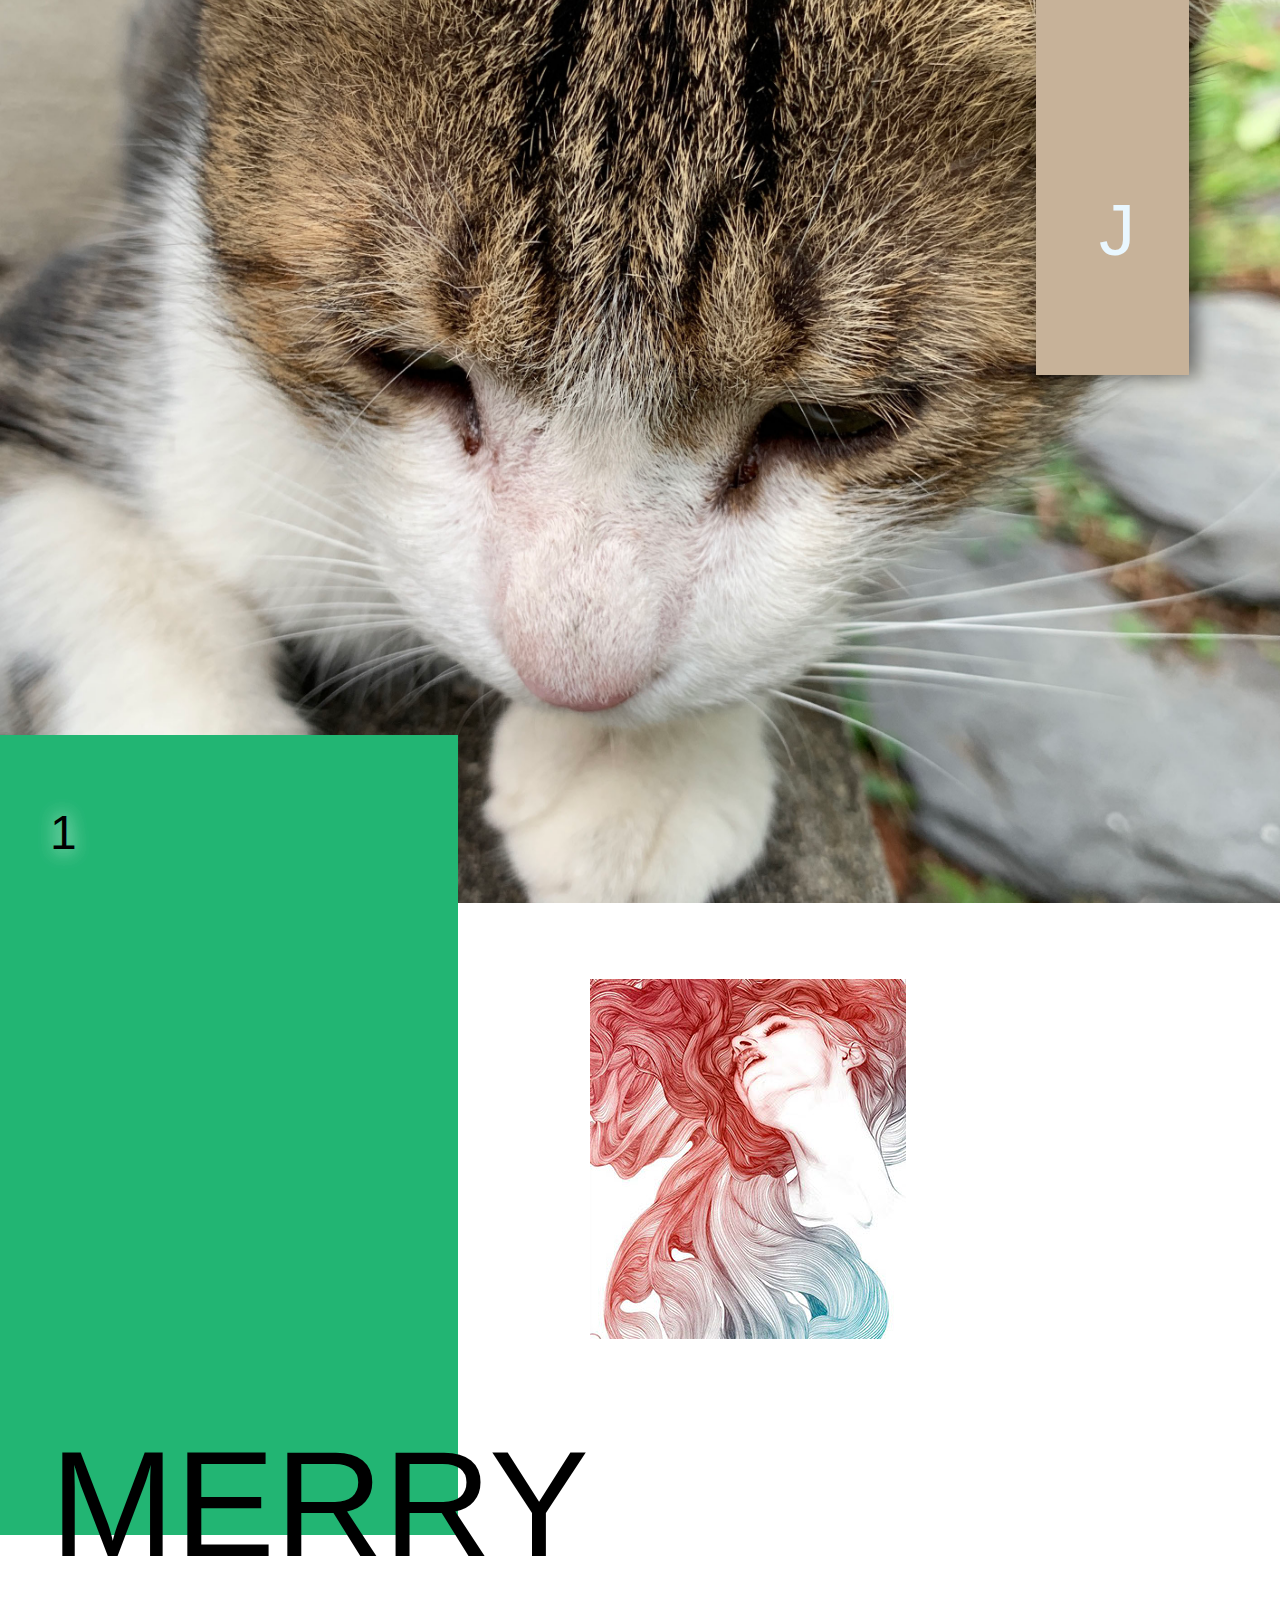
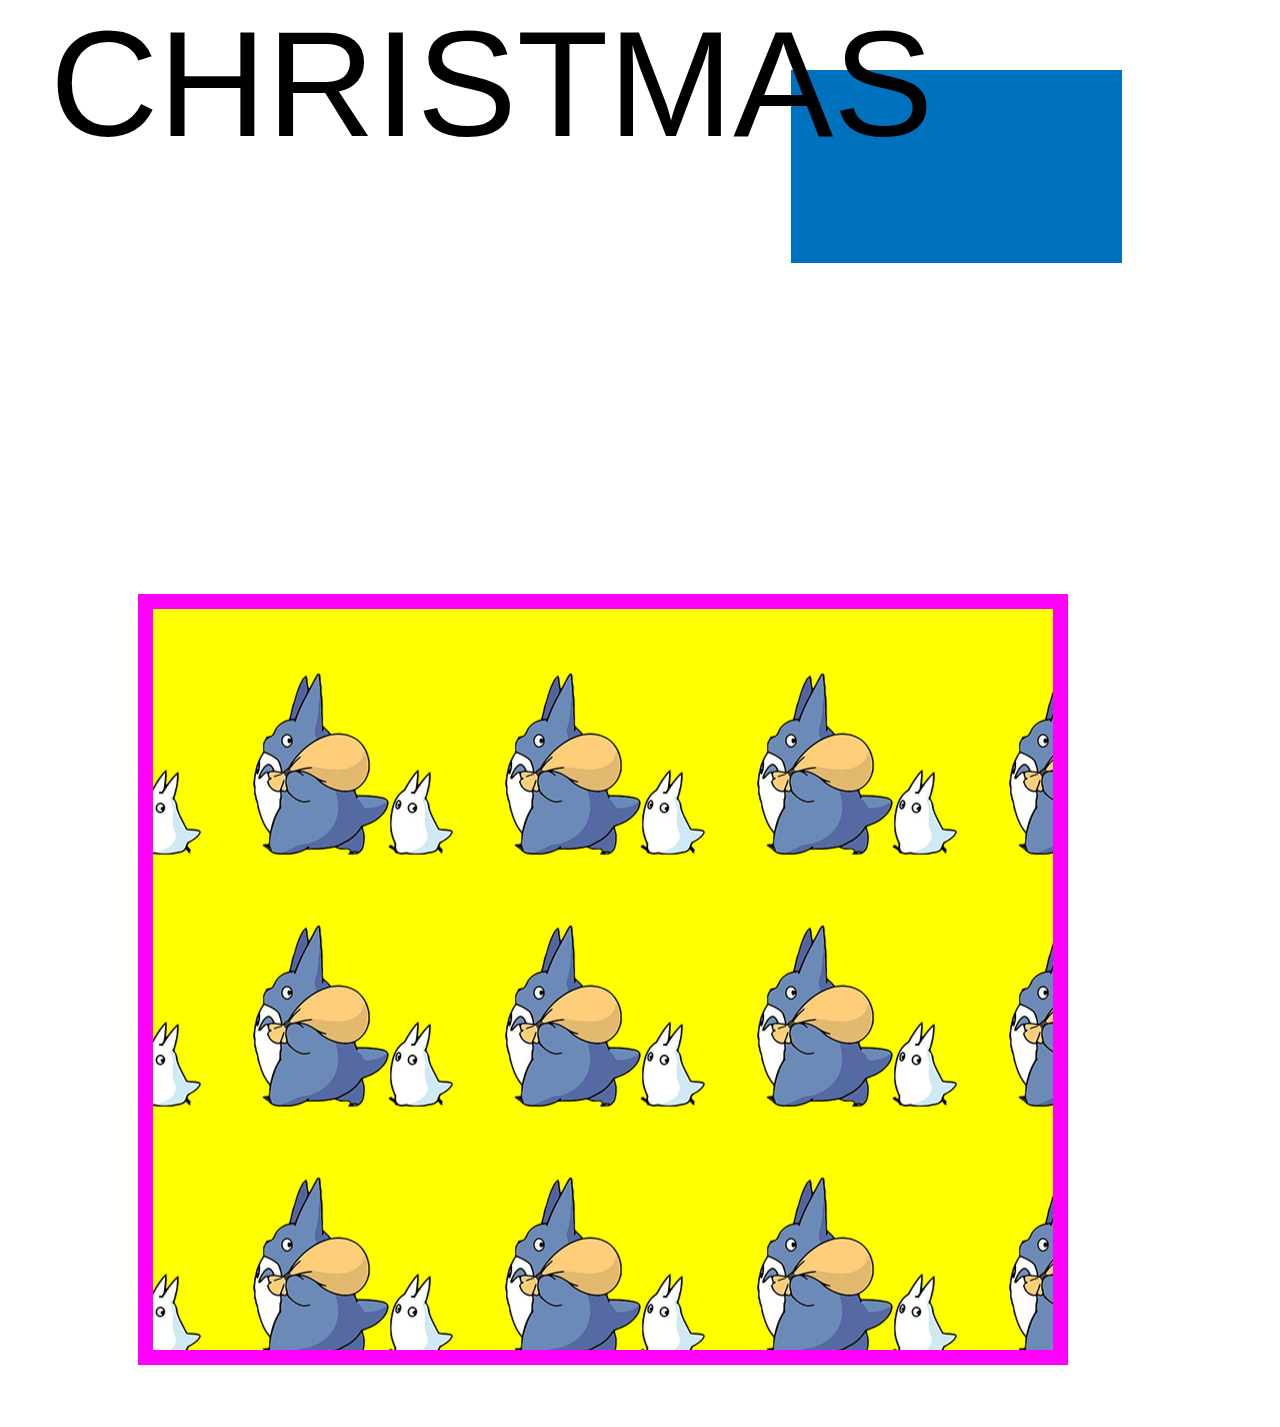
==== index.html @ d37580f5 "upload 1" ====
<!DOCTYPE html>
<html class="nojs html css_verticalspacer" lang="en-US">
 <head>

  <meta http-equiv="Content-type" content="text/html;charset=UTF-8"/>
  <meta name="generator" content="2018.0.0.379"/>
  
  <script type="text/javascript">
   // Update the 'nojs'/'js' class on the html node
document.documentElement.className = document.documentElement.className.replace(/\bnojs\b/g, 'js');

// Check that all required assets are uploaded and up-to-date
if(typeof Muse == "undefined") window.Muse = {}; window.Muse.assets = {"required":["museutils.js", "museconfig.js", "jquery.musepolyfill.bgsize.js", "jquery.watch.js", "webpro.js", "musewpslideshow.js", "jquery.museoverlay.js", "touchswipe.js", "jquery.scrolleffects.js", "require.js", "index.css"], "outOfDate":[]};
</script>
  
  <title>Home</title>
  <!-- CSS -->
  <link rel="stylesheet" type="text/css" href="css/site_global.css?crc=347579958"/>
  <link rel="stylesheet" type="text/css" href="css/index.css?crc=464784932" id="pagesheet"/>
    <!--HTML Widget code-->
  <style type="text/css">#u524.size_fluid_width_height iframe { position:absolute; left:0; top:0; }</style>
 </head>
 <body>

  <div class="clearfix" id="page"><!-- group -->
   <div class="clearfix grpelem" id="ppu141"><!-- column -->
    <div class="clearfix colelem" id="pu141"><!-- group -->
     <div class="browser_width grpelem" id="u141-bw">
      <div class="museBGSize" id="u141"><!-- simple frame --></div>
     </div>
     <a class="nonblock nontext clearfix grpelem" id="u162" href="1.html"><!-- group --><div class="clearfix grpelem" id="u338-4"><!-- content --><p>1</p></div></a>
     <a class="nonblock nontext grpelem" id="u177" href="http://www.google.com" target="_blank"><!-- simple frame --></a>
     <a class="nonblock nontext clearfix grpelem" id="u184-4" href="http://www.facebook.com" target="_blank"><!-- content --><p>MERRY CHRISTMAS</p></a>
     <div class="SlideShowWidget clearfix grpelem" id="slideshowu349"><!-- none box -->
      <div class="popup_anchor" id="u367popup">
       <div class="SlideShowContentPanel clearfix" id="u367"><!-- stack box -->
        <div class="SSSlide clip_frame grpelem" id="u372"><!-- image -->
         <img class="block ImageInclude" id="u372_img" data-src="images/13312785_10154280923004903_6256569627598559685_n-crop-u372.jpg?crc=467869064" data-hidpi-src="images/13312785_10154280923004903_6256569627598559685_n-crop-u372_2x.jpg?crc=4168274934" src="images/blank.gif?crc=4208392903" alt="" data-width="316" data-height="360"/>
        </div>
        <div class="SSSlide invi clip_frame grpelem" id="u472"><!-- image -->
         <img class="block ImageInclude" id="u472_img" data-src="images/pika.jpg?crc=3802199003" data-hidpi-src="images/pika_2x.jpg?crc=185653831" src="images/blank.gif?crc=4208392903" alt="" data-width="120" data-height="120"/>
        </div>
        <div class="SSSlide invi clip_frame grpelem" id="u492"><!-- image -->
         <img class="block ImageInclude" id="u492_img" data-src="images/demon%20slayer.jpg?crc=4140167350" data-hidpi-src="images/demon%20slayer_2x.jpg?crc=3886911891" src="images/blank.gif?crc=4208392903" alt="" data-width="320" data-height="320"/>
        </div>
       </div>
      </div>
     </div>
     <div class="size_fixed grpelem" id="u524"><!-- custom html -->
      
<iframe class="actAsDiv" style="width:100%;height:100%;" src="//www.youtube.com/embed/DPW6fkcM-14?autoplay=0&loop=0&showinfo=0&theme=dark&color=white&controls=1&modestbranding=0&start=0&fs=1&iv_load_policy=1&wmode=transparent&rel=1" frameborder="0" allowfullscreen></iframe>

     </div>
    </div>
    <div class="colelem" id="u130"><!-- simple frame --></div>
   </div>
   <div class="clearfix grpelem" id="pu260"><!-- group -->
    <div class="shadow" id="u260"><!-- simple frame --></div>
    <a class="nonblock nontext clearfix" id="u285-4" href="2.html"><!-- content --><p>J</p></a>
   </div>
   <div class="verticalspacer" data-offset-top="2965" data-content-above-spacer="2965" data-content-below-spacer="61"></div>
  </div>
  <!-- Other scripts -->
  <script type="text/javascript">
   // Decide weather to suppress missing file error or not based on preference setting
var suppressMissingFileError = false
</script>
  <script type="text/javascript">
   window.Muse.assets.check=function(d){if(!window.Muse.assets.checked){window.Muse.assets.checked=!0;var b={},c=function(a,b){if(window.getComputedStyle){var c=window.getComputedStyle(a,null);return c&&c.getPropertyValue(b)||c&&c[b]||""}if(document.documentElement.currentStyle)return(c=a.currentStyle)&&c[b]||a.style&&a.style[b]||"";return""},a=function(a){if(a.match(/^rgb/))return a=a.replace(/\s+/g,"").match(/([\d\,]+)/gi)[0].split(","),(parseInt(a[0])<<16)+(parseInt(a[1])<<8)+parseInt(a[2]);if(a.match(/^\#/))return parseInt(a.substr(1),
16);return 0},g=function(g){for(var f=document.getElementsByTagName("link"),h=0;h<f.length;h++)if("text/css"==f[h].type){var i=(f[h].href||"").match(/\/?css\/([\w\-]+\.css)\?crc=(\d+)/);if(!i||!i[1]||!i[2])break;b[i[1]]=i[2]}f=document.createElement("div");f.className="version";f.style.cssText="display:none; width:1px; height:1px;";document.getElementsByTagName("body")[0].appendChild(f);for(h=0;h<Muse.assets.required.length;){var i=Muse.assets.required[h],l=i.match(/([\w\-\.]+)\.(\w+)$/),k=l&&l[1]?
l[1]:null,l=l&&l[2]?l[2]:null;switch(l.toLowerCase()){case "css":k=k.replace(/\W/gi,"_").replace(/^([^a-z])/gi,"_$1");f.className+=" "+k;k=a(c(f,"color"));l=a(c(f,"backgroundColor"));k!=0||l!=0?(Muse.assets.required.splice(h,1),"undefined"!=typeof b[i]&&(k!=b[i]>>>24||l!=(b[i]&16777215))&&Muse.assets.outOfDate.push(i)):h++;f.className="version";break;case "js":h++;break;default:throw Error("Unsupported file type: "+l);}}d?d().jquery!="1.8.3"&&Muse.assets.outOfDate.push("jquery-1.8.3.min.js"):Muse.assets.required.push("jquery-1.8.3.min.js");
f.parentNode.removeChild(f);if(Muse.assets.outOfDate.length||Muse.assets.required.length)f="Some files on the server may be missing or incorrect. Clear browser cache and try again. If the problem persists please contact website author.",g&&Muse.assets.outOfDate.length&&(f+="\nOut of date: "+Muse.assets.outOfDate.join(",")),g&&Muse.assets.required.length&&(f+="\nMissing: "+Muse.assets.required.join(",")),suppressMissingFileError?(f+="\nUse SuppressMissingFileError key in AppPrefs.xml to show missing file error pop up.",console.log(f)):alert(f)};location&&location.search&&location.search.match&&location.search.match(/muse_debug/gi)?
setTimeout(function(){g(!0)},5E3):g()}};
var muse_init=function(){require.config({baseUrl:""});require(["jquery","museutils","whatinput","jquery.musepolyfill.bgsize","jquery.watch","webpro","musewpslideshow","jquery.museoverlay","touchswipe","jquery.scrolleffects"],function(d){var $ = d;$(document).ready(function(){try{
window.Muse.assets.check($);/* body */
Muse.Utils.transformMarkupToFixBrowserProblemsPreInit();/* body */
Muse.Utils.detectScreenResolution();/* HiDPI screens */
Muse.Utils.prepHyperlinks(true);/* body */
Muse.Utils.resizeHeight('.browser_width');/* resize height */
Muse.Utils.requestAnimationFrame(function() { $('body').addClass('initialized'); });/* mark body as initialized */
Muse.Utils.makeButtonsVisibleAfterSettingMinWidth();/* body */
Muse.Utils.initWidget('#slideshowu349', ['#bp_infinity'], function(elem) { var widget = new WebPro.Widget.ContentSlideShow(elem, {autoPlay:true,displayInterval:3500,slideLinkStopsSlideShow:false,transitionStyle:'horizontal',lightboxEnabled_runtime:false,shuffle:false,transitionDuration:1500,enableSwipe:true,elastic:'off',resumeAutoplay:true,resumeAutoplayInterval:3000,playOnce:false,autoActivate_runtime:false,isResponsive:false}); $(elem).data('widget', widget); return widget; });/* #slideshowu349 */
Muse.Utils.fullPage('#page');/* 100% height page */
$('#u141').registerBackgroundPositionScrollEffect([{"speed":[0,0.5],"in":[-Infinity,-20]},{"speed":[0,0.25],"in":[-20,Infinity]}]);/* scroll effect */
$('#u130').registerBackgroundPositionScrollEffect([{"speed":[0,0.3],"in":[-Infinity,2109.15]},{"speed":[0,1],"in":[2109.15,Infinity]}]);/* scroll effect */
Muse.Utils.showWidgetsWhenReady();/* body */
Muse.Utils.transformMarkupToFixBrowserProblems();/* body */
}catch(b){if(b&&"function"==typeof b.notify?b.notify():Muse.Assert.fail("Error calling selector function: "+b),false)throw b;}})})};

</script>
  <!-- RequireJS script -->
  <script src="scripts/require.js?crc=4157109226" type="text/javascript" async data-main="scripts/museconfig.js?crc=380897831" onload="if (requirejs) requirejs.onError = function(requireType, requireModule) { if (requireType && requireType.toString && requireType.toString().indexOf && 0 <= requireType.toString().indexOf('#scripterror')) window.Muse.assets.check(); }" onerror="window.Muse.assets.check();"></script>
   </body>
</html>
---- css/site_global.css ----
html{min-height:100%;min-width:100%;-ms-text-size-adjust:none;}body,div,dl,dt,dd,ul,ol,li,nav,h1,h2,h3,h4,h5,h6,pre,code,form,fieldset,legend,input,button,textarea,p,blockquote,th,td,a{margin:0px;padding:0px;border-width:0px;border-style:solid;border-color:transparent;-webkit-transform-origin:left top;-ms-transform-origin:left top;-o-transform-origin:left top;transform-origin:left top;background-repeat:no-repeat;}button.submit-btn{-moz-box-sizing:content-box;-webkit-box-sizing:content-box;box-sizing:content-box;}.transition{-webkit-transition-property:background-image,background-position,background-color,border-color,border-radius,color,font-size,font-style,font-weight,letter-spacing,line-height,text-align,box-shadow,text-shadow,opacity;transition-property:background-image,background-position,background-color,border-color,border-radius,color,font-size,font-style,font-weight,letter-spacing,line-height,text-align,box-shadow,text-shadow,opacity;}.transition *{-webkit-transition:inherit;transition:inherit;}table{border-collapse:collapse;border-spacing:0px;}fieldset,img{border:0px;border-style:solid;-webkit-transform-origin:left top;-ms-transform-origin:left top;-o-transform-origin:left top;transform-origin:left top;}address,caption,cite,code,dfn,em,strong,th,var,optgroup{font-style:inherit;font-weight:inherit;}del,ins{text-decoration:none;}li{list-style:none;}caption,th{text-align:left;}h1,h2,h3,h4,h5,h6{font-size:100%;font-weight:inherit;}input,button,textarea,select,optgroup,option{font-family:inherit;font-size:inherit;font-style:inherit;font-weight:inherit;}.form-grp input,.form-grp textarea{-webkit-appearance:none;-webkit-border-radius:0;}body{font-family:Arial, Helvetica Neue, Helvetica, sans-serif;text-align:left;font-size:14px;line-height:17px;word-wrap:break-word;text-rendering:optimizeLegibility;-moz-font-feature-settings:'liga';-ms-font-feature-settings:'liga';-webkit-font-feature-settings:'liga';font-feature-settings:'liga';}a{color:inherit;text-decoration:inherit;}a:link{color:#0000FF;text-decoration:inherit;}a:visited{color:#800080;text-decoration:inherit;}a:hover{color:#0000FF;text-decoration:inherit;}a:active{color:#EE0000;text-decoration:inherit;}a.nontext{color:black;text-decoration:none;font-style:normal;font-weight:normal;}.normal_text{color:#000000;direction:ltr;font-family:Arial, Helvetica Neue, Helvetica, sans-serif;font-size:14px;font-style:normal;font-weight:normal;letter-spacing:0px;line-height:17px;text-align:left;text-decoration:none;text-indent:0px;text-transform:none;vertical-align:0px;padding:0px;}.list0 li:before{position:absolute;right:100%;letter-spacing:0px;text-decoration:none;font-weight:normal;font-style:normal;}.rtl-list li:before{right:auto;left:100%;}.nls-None > li:before,.nls-None .list3 > li:before,.nls-None .list6 > li:before{margin-right:6px;content:'•';}.nls-None .list1 > li:before,.nls-None .list4 > li:before,.nls-None .list7 > li:before{margin-right:6px;content:'○';}.nls-None,.nls-None .list1,.nls-None .list2,.nls-None .list3,.nls-None .list4,.nls-None .list5,.nls-None .list6,.nls-None .list7,.nls-None .list8{padding-left:34px;}.nls-None.rtl-list,.nls-None .list1.rtl-list,.nls-None .list2.rtl-list,.nls-None .list3.rtl-list,.nls-None .list4.rtl-list,.nls-None .list5.rtl-list,.nls-None .list6.rtl-list,.nls-None .list7.rtl-list,.nls-None .list8.rtl-list{padding-left:0px;padding-right:34px;}.nls-None .list2 > li:before,.nls-None .list5 > li:before,.nls-None .list8 > li:before{margin-right:6px;content:'-';}.nls-None.rtl-list > li:before,.nls-None .list1.rtl-list > li:before,.nls-None .list2.rtl-list > li:before,.nls-None .list3.rtl-list > li:before,.nls-None .list4.rtl-list > li:before,.nls-None .list5.rtl-list > li:before,.nls-None .list6.rtl-list > li:before,.nls-None .list7.rtl-list > li:before,.nls-None .list8.rtl-list > li:before{margin-right:0px;margin-left:6px;}.TabbedPanelsTab{white-space:nowrap;}.MenuBar .MenuBarView,.MenuBar .SubMenuView{display:block;list-style:none;}.MenuBar .SubMenu{display:none;position:absolute;}.NoWrap{white-space:nowrap;word-wrap:normal;}.rootelem{margin-left:auto;margin-right:auto;}.colelem{display:inline;float:left;clear:both;}.clearfix:after{content:"\0020";visibility:hidden;display:block;height:0px;clear:both;}*:first-child+html .clearfix{zoom:1;}.clip_frame{overflow:hidden;}.popup_anchor{position:relative;width:0px;height:0px;}.allow_click_through *{pointer-events:auto;}.popup_element{z-index:100000;}.svg{display:block;vertical-align:top;}span.wrap{content:'';clear:left;display:block;}span.actAsInlineDiv{display:inline-block;}.position_content,.excludeFromNormalFlow{float:left;}.preload_images{position:absolute;overflow:hidden;left:-9999px;top:-9999px;height:1px;width:1px;}.preload{height:1px;width:1px;}.animateStates{-webkit-transition:0.3s ease-in-out;-moz-transition:0.3s ease-in-out;-o-transition:0.3s ease-in-out;transition:0.3s ease-in-out;}[data-whatinput="mouse"] *:focus,[data-whatinput="touch"] *:focus,input:focus,textarea:focus{outline:none;}textarea{resize:none;overflow:auto;}.allow_click_through,.fld-prompt{pointer-events:none;}.wrapped-input{position:absolute;top:0px;left:0px;background:transparent;border:none;}.submit-btn{z-index:50000;cursor:pointer;}.anchor_item{width:22px;height:18px;}.MenuBar .SubMenuVisible,.MenuBarVertical .SubMenuVisible,.MenuBar .SubMenu .SubMenuVisible,.popup_element.Active,span.actAsPara,.actAsDiv,a.nonblock.nontext,img.block{display:block;}.widget_invisible,.js .invi,.js .mse_pre_init{visibility:hidden;}.ose_ei{visibility:hidden;z-index:0;}.no_vert_scroll{overflow-y:hidden;}.always_vert_scroll{overflow-y:scroll;}.always_horz_scroll{overflow-x:scroll;}.fullscreen{overflow:hidden;left:0px;top:0px;position:fixed;height:100%;width:100%;-moz-box-sizing:border-box;-webkit-box-sizing:border-box;-ms-box-sizing:border-box;box-sizing:border-box;}.fullwidth{position:absolute;}.borderbox{-moz-box-sizing:border-box;-webkit-box-sizing:border-box;-ms-box-sizing:border-box;box-sizing:border-box;}.scroll_wrapper{position:absolute;overflow:auto;left:0px;right:0px;top:0px;bottom:0px;padding-top:0px;padding-bottom:0px;margin-top:0px;margin-bottom:0px;}.browser_width > *{position:absolute;left:0px;right:0px;}.grpelem,.accordion_wrapper{display:inline;float:left;}.fld-checkbox input[type=checkbox],.fld-radiobutton input[type=radio]{position:absolute;overflow:hidden;clip:rect(0px, 0px, 0px, 0px);height:1px;width:1px;margin:-1px;padding:0px;border:0px;}.fld-checkbox input[type=checkbox] + label,.fld-radiobutton input[type=radio] + label{display:inline-block;background-repeat:no-repeat;cursor:pointer;float:left;width:100%;height:100%;}.pointer_cursor,.fld-recaptcha-mode,.fld-recaptcha-refresh,.fld-recaptcha-help{cursor:pointer;}p,h1,h2,h3,h4,h5,h6,ol,ul,span.actAsPara{max-height:1000000px;}.superscript{vertical-align:super;font-size:66%;line-height:0px;}.subscript{vertical-align:sub;font-size:66%;line-height:0px;}.horizontalSlideShow{-ms-touch-action:pan-y;touch-action:pan-y;}.verticalSlideShow{-ms-touch-action:pan-x;touch-action:pan-x;}.colelem100,.verticalspacer{clear:both;}.list0 li,.MenuBar .MenuItemContainer,.SlideShowContentPanel .fullscreen img,.css_verticalspacer .verticalspacer{position:relative;}.popup_element.Inactive,.js .disn,.js .an_invi,.hidden,.breakpoint{display:none;}#muse_css_mq{position:absolute;display:none;background-color:#FFFFFE;}.fluid_height_spacer{width:0.01px;}.muse_check_css{display:none;position:fixed;}@media screen and (-webkit-min-device-pixel-ratio:0){body{text-rendering:auto;}}
---- css/index.css ----
.version.index{color:#00001B;background-color:#B40E24;}#page{z-index:1;width:1280px;min-height:438px;background-image:none;border-width:0px;border-color:#000000;background-color:transparent;padding-bottom:62px;margin-left:auto;margin-right:auto;}#ppu141{z-index:0;width:0.01px;padding-bottom:0px;margin-right:-10000px;margin-left:-100px;}#pu141{z-index:3;width:0.01px;}#u141{z-index:3;height:903px;opacity:1;-ms-filter:"progid:DXImageTransform.Microsoft.Alpha(Opacity=100)";filter:alpha(opacity=100);background:transparent url("../images/img_6637.jpg?crc=4196254973") no-repeat center bottom;background-size:cover;}.js body{visibility:hidden;}.js body.initialized{visibility:visible;}#u141-bw{z-index:3;height:903px;}#u162{z-index:4;width:458px;background-color:#22B573;padding-bottom:632px;position:relative;margin-right:-10000px;margin-top:735px;left:100px;}#u338-4{z-index:10;width:48px;min-height:99px;text-shadow:0px 0px 20px rgba(255,255,255,0.58),0px 0px 20px rgba(255,255,255,0.58);box-shadow:none;background-color:transparent;line-height:58px;font-size:48px;position:relative;margin-right:-10000px;margin-top:69px;left:50px;}#u177{z-index:5;width:331px;height:193px;background-color:#0071BC;position:relative;margin-right:-10000px;margin-top:1670px;left:891px;}#u184-4{z-index:6;width:906px;min-height:318px;background-color:transparent;line-height:180px;font-size:150px;position:relative;margin-right:-10000px;margin-top:1414px;left:150px;}#slideshowu349{z-index:14;width:0.01px;height:360px;position:relative;margin-right:-10000px;margin-top:979px;left:608px;}#u367{position:absolute;width:480px;height:360px;background-color:transparent;}#u367popup{z-index:15;}#u372{z-index:16;width:480px;height:360px;border-width:0px;border-color:transparent;background-color:transparent;margin-right:-10000px;position:relative;}#u372_img{padding-left:82px;padding-right:82px;}#u472{z-index:18;width:480px;height:360px;border-width:0px;border-color:transparent;background-color:transparent;margin-right:-10000px;position:relative;}#u472_img{padding:120px 180px;}#u492{z-index:20;width:480px;height:360px;border-width:0px;border-color:transparent;background-color:transparent;margin-right:-10000px;position:relative;}#u492_img{padding:20px 80px;}.SSFirstButton,.SSPreviousButton,.SSNextButton,.SSLastButton,.SSSlideLink,.SSCloseButton{cursor:pointer;}.SSSlideLoading{background:url("../images/loading.gif?crc=3815509949") no-repeat center center;}#u524{z-index:27;width:513px;height:320px;border-width:0px;border-color:transparent;background-color:transparent;position:relative;margin-right:-10000px;margin-top:1801px;left:253px;}#u130{z-index:2;width:900px;height:741px;border-style:solid;border-width:15px;border-color:#FF00FF;opacity:1;-ms-filter:"progid:DXImageTransform.Microsoft.Alpha(Opacity=100)";filter:alpha(opacity=100);margin-left:238px;margin-top:73px;position:relative;background:#FFFF00 url("../images/white-blue_totoro.png?crc=4193661685") repeat center center;}.hidpi #u130{background-image:url("../images/white-blue_totoro_2x.png?crc=134267917");background-size:252px 252px;}#pu260{z-index:22;width:0.01px;height:0px;padding-bottom:375px;margin-right:-10000px;}#u260{z-index:22;width:153px;height:375px;box-shadow:8px 0px 18px rgba(0,0,0,0.5);background-color:#C7B299;position:fixed;top:0px;left:50%;margin-left:396px;}#u285-4{z-index:23;width:161px;min-height:121px;background-color:transparent;line-height:86px;color:#E9F7FF;font-size:72px;position:fixed;top:187px;left:50%;margin-left:459px;}.css_verticalspacer .verticalspacer{height:calc(100vh - 3026px);}#muse_css_mq,.html{background-color:#FFFFFF;}body{position:relative;min-width:1280px;}
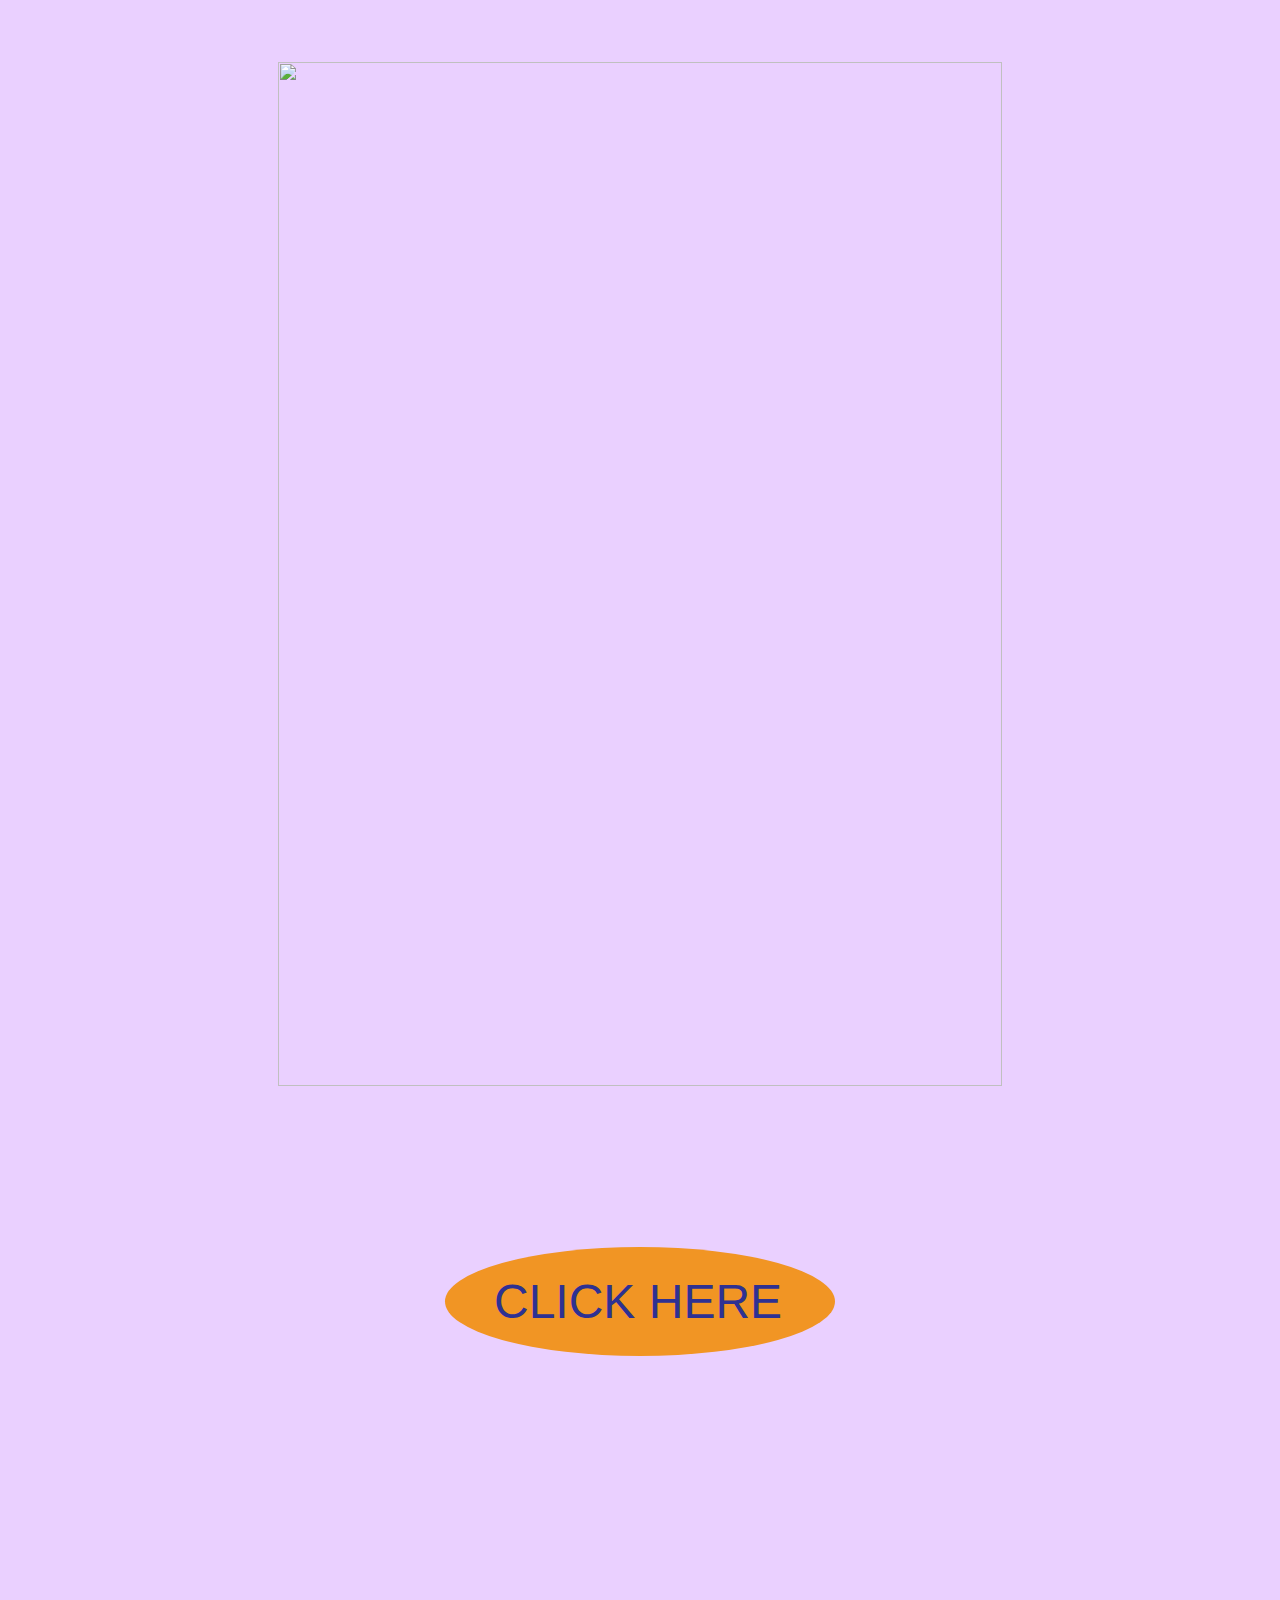
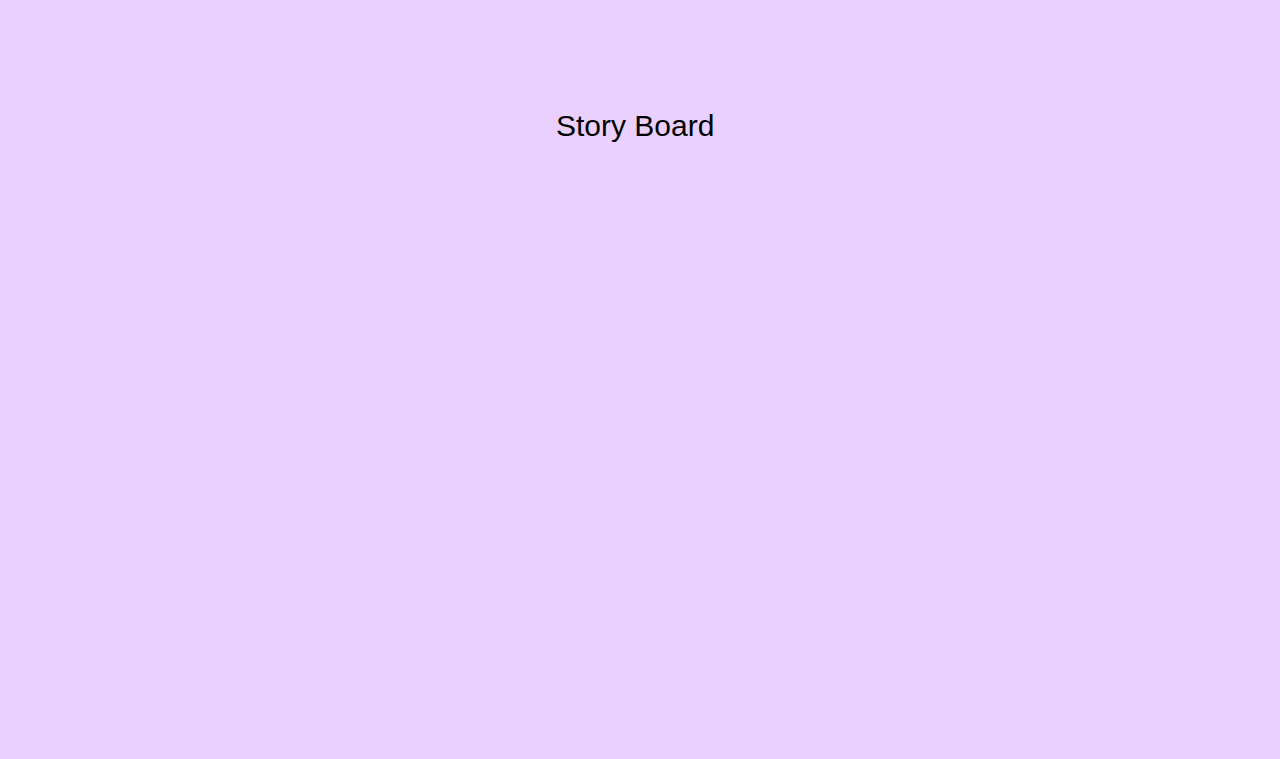
==== commit 9dfb8daa: "yyy" ====
--- a/index.html
+++ b/index.html
@@ -10,55 +10,30 @@
 document.documentElement.className = document.documentElement.className.replace(/\bnojs\b/g, 'js');
 
 // Check that all required assets are uploaded and up-to-date
-if(typeof Muse == "undefined") window.Muse = {}; window.Muse.assets = {"required":["museutils.js", "museconfig.js", "jquery.musepolyfill.bgsize.js", "jquery.watch.js", "webpro.js", "musewpslideshow.js", "jquery.museoverlay.js", "touchswipe.js", "jquery.scrolleffects.js", "require.js", "index.css"], "outOfDate":[]};
+if(typeof Muse == "undefined") window.Muse = {}; window.Muse.assets = {"required":["museutils.js", "museconfig.js", "jquery.musepolyfill.bgsize.js", "jquery.watch.js", "jquery.scrolleffects.js", "require.js", "index.css"], "outOfDate":[]};
 </script>
   
   <title>Home</title>
   <!-- CSS -->
   <link rel="stylesheet" type="text/css" href="css/site_global.css?crc=347579958"/>
-  <link rel="stylesheet" type="text/css" href="css/index.css?crc=464784932" id="pagesheet"/>
-    <!--HTML Widget code-->
-  <style type="text/css">#u524.size_fluid_width_height iframe { position:absolute; left:0; top:0; }</style>
- </head>
+  <link rel="stylesheet" type="text/css" href="css/index.css?crc=4194638734" id="pagesheet"/>
+   </head>
  <body>
 
-  <div class="clearfix" id="page"><!-- group -->
-   <div class="clearfix grpelem" id="ppu141"><!-- column -->
-    <div class="clearfix colelem" id="pu141"><!-- group -->
-     <div class="browser_width grpelem" id="u141-bw">
-      <div class="museBGSize" id="u141"><!-- simple frame --></div>
-     </div>
-     <a class="nonblock nontext clearfix grpelem" id="u162" href="1.html"><!-- group --><div class="clearfix grpelem" id="u338-4"><!-- content --><p>1</p></div></a>
-     <a class="nonblock nontext grpelem" id="u177" href="http://www.google.com" target="_blank"><!-- simple frame --></a>
-     <a class="nonblock nontext clearfix grpelem" id="u184-4" href="http://www.facebook.com" target="_blank"><!-- content --><p>MERRY CHRISTMAS</p></a>
-     <div class="SlideShowWidget clearfix grpelem" id="slideshowu349"><!-- none box -->
-      <div class="popup_anchor" id="u367popup">
-       <div class="SlideShowContentPanel clearfix" id="u367"><!-- stack box -->
-        <div class="SSSlide clip_frame grpelem" id="u372"><!-- image -->
-         <img class="block ImageInclude" id="u372_img" data-src="images/13312785_10154280923004903_6256569627598559685_n-crop-u372.jpg?crc=467869064" data-hidpi-src="images/13312785_10154280923004903_6256569627598559685_n-crop-u372_2x.jpg?crc=4168274934" src="images/blank.gif?crc=4208392903" alt="" data-width="316" data-height="360"/>
-        </div>
-        <div class="SSSlide invi clip_frame grpelem" id="u472"><!-- image -->
-         <img class="block ImageInclude" id="u472_img" data-src="images/pika.jpg?crc=3802199003" data-hidpi-src="images/pika_2x.jpg?crc=185653831" src="images/blank.gif?crc=4208392903" alt="" data-width="120" data-height="120"/>
-        </div>
-        <div class="SSSlide invi clip_frame grpelem" id="u492"><!-- image -->
-         <img class="block ImageInclude" id="u492_img" data-src="images/demon%20slayer.jpg?crc=4140167350" data-hidpi-src="images/demon%20slayer_2x.jpg?crc=3886911891" src="images/blank.gif?crc=4208392903" alt="" data-width="320" data-height="320"/>
-        </div>
-       </div>
-      </div>
-     </div>
-     <div class="size_fixed grpelem" id="u524"><!-- custom html -->
-      
-<iframe class="actAsDiv" style="width:100%;height:100%;" src="//www.youtube.com/embed/DPW6fkcM-14?autoplay=0&loop=0&showinfo=0&theme=dark&color=white&controls=1&modestbranding=0&start=0&fs=1&iv_load_policy=1&wmode=transparent&rel=1" frameborder="0" allowfullscreen></iframe>
-
-     </div>
+  <div class="clearfix" id="page"><!-- column -->
+   <div class="clip_frame colelem" id="u551"><!-- image -->
+    <img class="block" id="u551_img" src="images/aniposter2-01.png?crc=4137945713" data-hidpi-src="images/aniposter2-01_2x.png?crc=4107431174" alt="" width="724" height="1024"/>
+   </div>
+   <div class="pointer_cursor rounded-corners clearfix colelem" id="u564"><!-- group -->
+    <a class="block" href="1.html"><!-- Block link tag --></a>
+    <a class="nonblock nontext clearfix grpelem" id="u561-4" href="1.html"><!-- content --><p>CLICK HERE</p></a>
+   </div>
+   <div class="museBGSize clearfix colelem" id="u567"><!-- group -->
+    <div class="clearfix grpelem" id="u578-4"><!-- content -->
+     <p>Story Board</p>
     </div>
-    <div class="colelem" id="u130"><!-- simple frame --></div>
    </div>
-   <div class="clearfix grpelem" id="pu260"><!-- group -->
-    <div class="shadow" id="u260"><!-- simple frame --></div>
-    <a class="nonblock nontext clearfix" id="u285-4" href="2.html"><!-- content --><p>J</p></a>
-   </div>
-   <div class="verticalspacer" data-offset-top="2965" data-content-above-spacer="2965" data-content-below-spacer="61"></div>
+   <div class="verticalspacer" data-offset-top="2297" data-content-above-spacer="2296" data-content-below-spacer="61"></div>
   </div>
   <!-- Other scripts -->
   <script type="text/javascript">
@@ -71,18 +46,14 @@
 l[1]:null,l=l&&l[2]?l[2]:null;switch(l.toLowerCase()){case "css":k=k.replace(/\W/gi,"_").replace(/^([^a-z])/gi,"_$1");f.className+=" "+k;k=a(c(f,"color"));l=a(c(f,"backgroundColor"));k!=0||l!=0?(Muse.assets.required.splice(h,1),"undefined"!=typeof b[i]&&(k!=b[i]>>>24||l!=(b[i]&16777215))&&Muse.assets.outOfDate.push(i)):h++;f.className="version";break;case "js":h++;break;default:throw Error("Unsupported file type: "+l);}}d?d().jquery!="1.8.3"&&Muse.assets.outOfDate.push("jquery-1.8.3.min.js"):Muse.assets.required.push("jquery-1.8.3.min.js");
 f.parentNode.removeChild(f);if(Muse.assets.outOfDate.length||Muse.assets.required.length)f="Some files on the server may be missing or incorrect. Clear browser cache and try again. If the problem persists please contact website author.",g&&Muse.assets.outOfDate.length&&(f+="\nOut of date: "+Muse.assets.outOfDate.join(",")),g&&Muse.assets.required.length&&(f+="\nMissing: "+Muse.assets.required.join(",")),suppressMissingFileError?(f+="\nUse SuppressMissingFileError key in AppPrefs.xml to show missing file error pop up.",console.log(f)):alert(f)};location&&location.search&&location.search.match&&location.search.match(/muse_debug/gi)?
 setTimeout(function(){g(!0)},5E3):g()}};
-var muse_init=function(){require.config({baseUrl:""});require(["jquery","museutils","whatinput","jquery.musepolyfill.bgsize","jquery.watch","webpro","musewpslideshow","jquery.museoverlay","touchswipe","jquery.scrolleffects"],function(d){var $ = d;$(document).ready(function(){try{
+var muse_init=function(){require.config({baseUrl:""});require(["jquery","museutils","whatinput","jquery.musepolyfill.bgsize","jquery.watch","jquery.scrolleffects"],function(d){var $ = d;$(document).ready(function(){try{
 window.Muse.assets.check($);/* body */
 Muse.Utils.transformMarkupToFixBrowserProblemsPreInit();/* body */
 Muse.Utils.detectScreenResolution();/* HiDPI screens */
 Muse.Utils.prepHyperlinks(true);/* body */
-Muse.Utils.resizeHeight('.browser_width');/* resize height */
-Muse.Utils.requestAnimationFrame(function() { $('body').addClass('initialized'); });/* mark body as initialized */
 Muse.Utils.makeButtonsVisibleAfterSettingMinWidth();/* body */
-Muse.Utils.initWidget('#slideshowu349', ['#bp_infinity'], function(elem) { var widget = new WebPro.Widget.ContentSlideShow(elem, {autoPlay:true,displayInterval:3500,slideLinkStopsSlideShow:false,transitionStyle:'horizontal',lightboxEnabled_runtime:false,shuffle:false,transitionDuration:1500,enableSwipe:true,elastic:'off',resumeAutoplay:true,resumeAutoplayInterval:3000,playOnce:false,autoActivate_runtime:false,isResponsive:false}); $(elem).data('widget', widget); return widget; });/* #slideshowu349 */
 Muse.Utils.fullPage('#page');/* 100% height page */
-$('#u141').registerBackgroundPositionScrollEffect([{"speed":[0,0.5],"in":[-Infinity,-20]},{"speed":[0,0.25],"in":[-20,Infinity]}]);/* scroll effect */
-$('#u130').registerBackgroundPositionScrollEffect([{"speed":[0,0.3],"in":[-Infinity,2109.15]},{"speed":[0,1],"in":[2109.15,Infinity]}]);/* scroll effect */
+$('#u567').registerBackgroundPositionScrollEffect([{"speed":[0,1],"in":[-Infinity,1643]},{"speed":[0,1],"in":[1643,Infinity]}]);/* scroll effect */
 Muse.Utils.showWidgetsWhenReady();/* body */
 Muse.Utils.transformMarkupToFixBrowserProblems();/* body */
 }catch(b){if(b&&"function"==typeof b.notify?b.notify():Muse.Assert.fail("Error calling selector function: "+b),false)throw b;}})})};
--- a/css/index.css
+++ b/css/index.css
@@ -1 +1 @@
-.version.index{color:#00001B;background-color:#B40E24;}#page{z-index:1;width:1280px;min-height:438px;background-image:none;border-width:0px;border-color:#000000;background-color:transparent;padding-bottom:62px;margin-left:auto;margin-right:auto;}#ppu141{z-index:0;width:0.01px;padding-bottom:0px;margin-right:-10000px;margin-left:-100px;}#pu141{z-index:3;width:0.01px;}#u141{z-index:3;height:903px;opacity:1;-ms-filter:"progid:DXImageTransform.Microsoft.Alpha(Opacity=100)";filter:alpha(opacity=100);background:transparent url("../images/img_6637.jpg?crc=4196254973") no-repeat center bottom;background-size:cover;}.js body{visibility:hidden;}.js body.initialized{visibility:visible;}#u141-bw{z-index:3;height:903px;}#u162{z-index:4;width:458px;background-color:#22B573;padding-bottom:632px;position:relative;margin-right:-10000px;margin-top:735px;left:100px;}#u338-4{z-index:10;width:48px;min-height:99px;text-shadow:0px 0px 20px rgba(255,255,255,0.58),0px 0px 20px rgba(255,255,255,0.58);box-shadow:none;background-color:transparent;line-height:58px;font-size:48px;position:relative;margin-right:-10000px;margin-top:69px;left:50px;}#u177{z-index:5;width:331px;height:193px;background-color:#0071BC;position:relative;margin-right:-10000px;margin-top:1670px;left:891px;}#u184-4{z-index:6;width:906px;min-height:318px;background-color:transparent;line-height:180px;font-size:150px;position:relative;margin-right:-10000px;margin-top:1414px;left:150px;}#slideshowu349{z-index:14;width:0.01px;height:360px;position:relative;margin-right:-10000px;margin-top:979px;left:608px;}#u367{position:absolute;width:480px;height:360px;background-color:transparent;}#u367popup{z-index:15;}#u372{z-index:16;width:480px;height:360px;border-width:0px;border-color:transparent;background-color:transparent;margin-right:-10000px;position:relative;}#u372_img{padding-left:82px;padding-right:82px;}#u472{z-index:18;width:480px;height:360px;border-width:0px;border-color:transparent;background-color:transparent;margin-right:-10000px;position:relative;}#u472_img{padding:120px 180px;}#u492{z-index:20;width:480px;height:360px;border-width:0px;border-color:transparent;background-color:transparent;margin-right:-10000px;position:relative;}#u492_img{padding:20px 80px;}.SSFirstButton,.SSPreviousButton,.SSNextButton,.SSLastButton,.SSSlideLink,.SSCloseButton{cursor:pointer;}.SSSlideLoading{background:url("../images/loading.gif?crc=3815509949") no-repeat center center;}#u524{z-index:27;width:513px;height:320px;border-width:0px;border-color:transparent;background-color:transparent;position:relative;margin-right:-10000px;margin-top:1801px;left:253px;}#u130{z-index:2;width:900px;height:741px;border-style:solid;border-width:15px;border-color:#FF00FF;opacity:1;-ms-filter:"progid:DXImageTransform.Microsoft.Alpha(Opacity=100)";filter:alpha(opacity=100);margin-left:238px;margin-top:73px;position:relative;background:#FFFF00 url("../images/white-blue_totoro.png?crc=4193661685") repeat center center;}.hidpi #u130{background-image:url("../images/white-blue_totoro_2x.png?crc=134267917");background-size:252px 252px;}#pu260{z-index:22;width:0.01px;height:0px;padding-bottom:375px;margin-right:-10000px;}#u260{z-index:22;width:153px;height:375px;box-shadow:8px 0px 18px rgba(0,0,0,0.5);background-color:#C7B299;position:fixed;top:0px;left:50%;margin-left:396px;}#u285-4{z-index:23;width:161px;min-height:121px;background-color:transparent;line-height:86px;color:#E9F7FF;font-size:72px;position:fixed;top:187px;left:50%;margin-left:459px;}.css_verticalspacer .verticalspacer{height:calc(100vh - 3026px);}#muse_css_mq,.html{background-color:#FFFFFF;}body{position:relative;min-width:1280px;}+.version.index{color:#0000FA;background-color:#051B8E;}#muse_css_mq{background-color:#FFFFFF;}#page{z-index:1;width:915px;min-height:376px;background-image:none;border-width:0px;border-color:#000000;background-color:transparent;margin-left:auto;margin-right:auto;padding:62px 182px 62px 183px;}#u551{z-index:3;width:724px;background-color:transparent;margin-left:95px;position:relative;}#u564{z-index:2;width:390px;background-color:#F19524;border-radius:50%;padding-bottom:19px;margin-left:262px;margin-top:161px;position:relative;}#u561-4{z-index:5;width:302px;min-height:64px;background-color:transparent;color:#2E3192;font-size:48px;line-height:58px;position:relative;margin-right:-10000px;margin-top:26px;left:49px;}#u567{z-index:9;width:915px;opacity:1;-ms-filter:"progid:DXImageTransform.Microsoft.Alpha(Opacity=100)";filter:alpha(opacity=100);padding-bottom:519px;margin-top:387px;position:relative;background:#EAD0FF url("../images/%e5%a4%a7%e7%b8%bd%e8%a9%95ppt4.jpg?crc=365142024") no-repeat center center;background-size:contain;}.hidpi #u567{background-image:url("../images/%e5%a4%a7%e7%b8%bd%e8%a9%95ppt4_2x.jpg?crc=189892775");}#u578-4{z-index:10;width:168px;min-height:70px;background-color:transparent;font-size:30px;line-height:36px;position:relative;margin-right:-10000px;margin-top:-35px;left:373px;}.css_verticalspacer .verticalspacer{height:calc(100vh - 2357px);}.html{background-color:#EAD0FF;}body{position:relative;min-width:1280px;}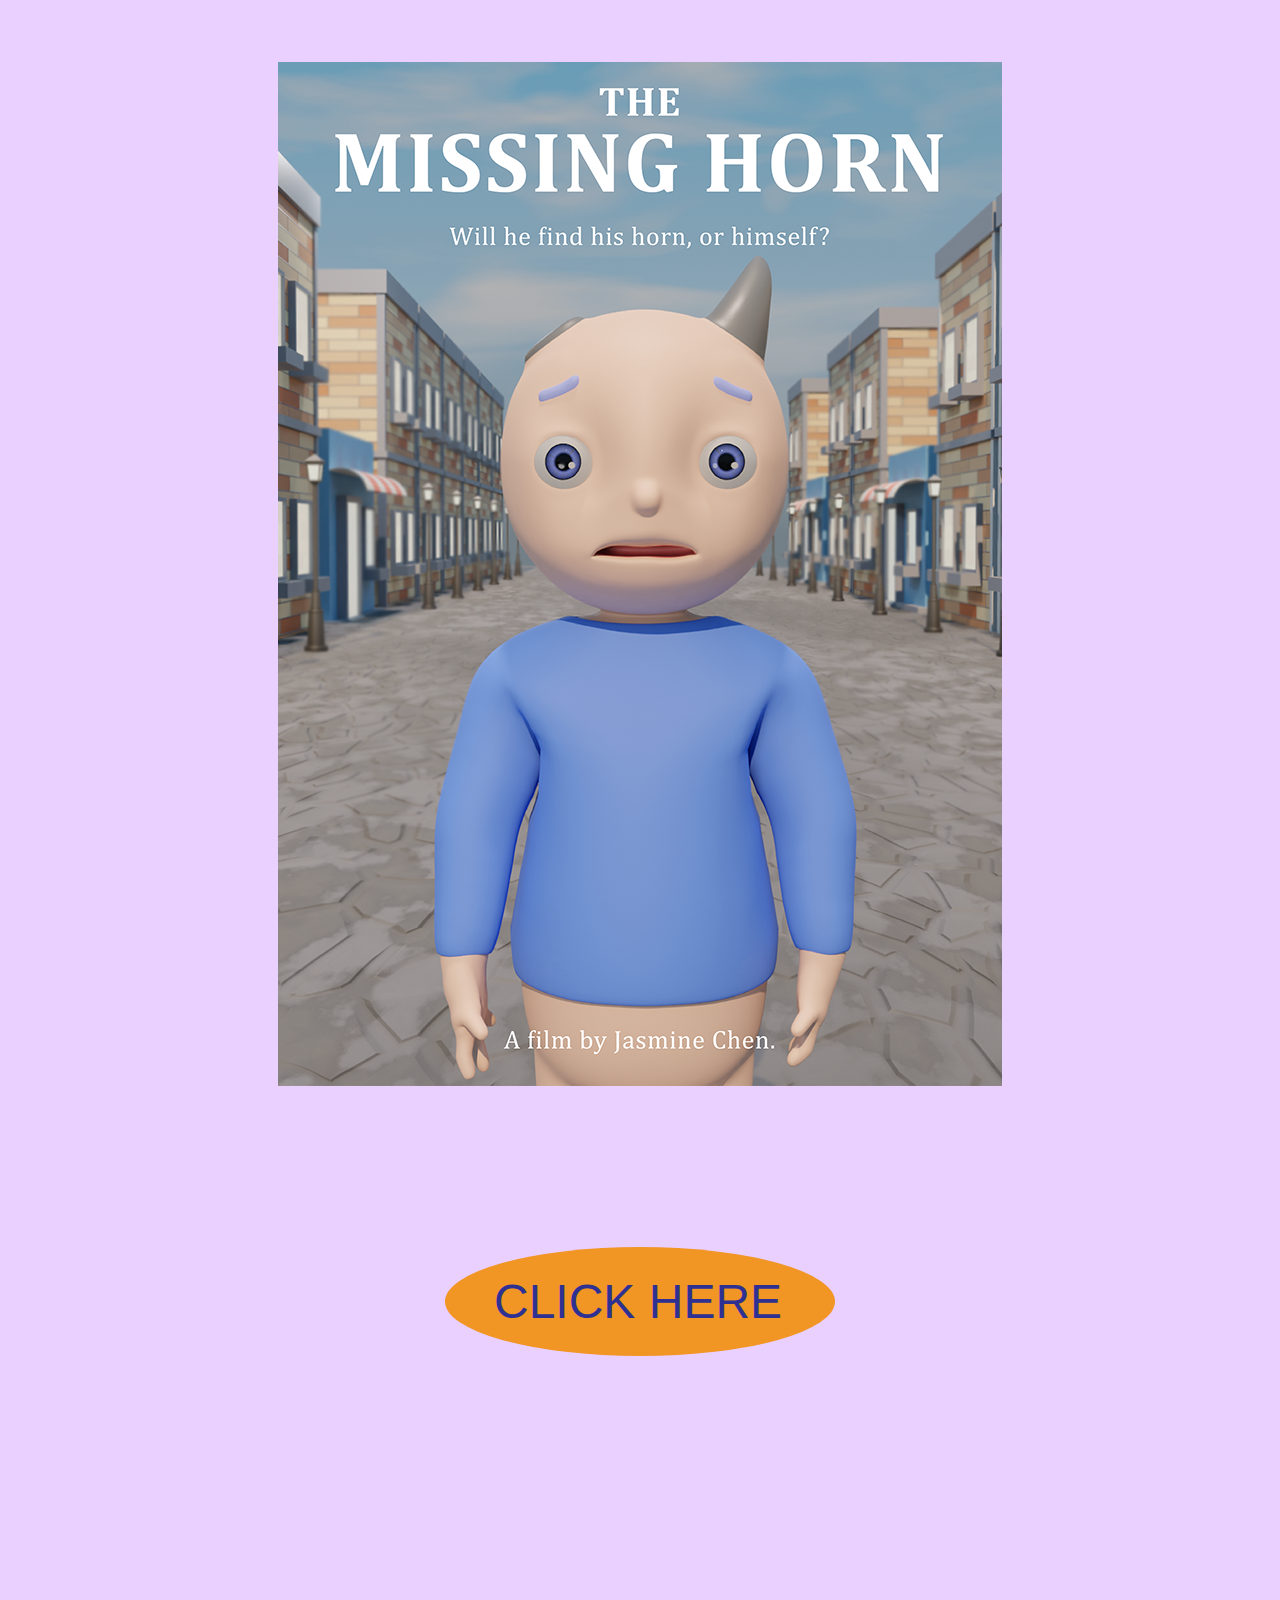
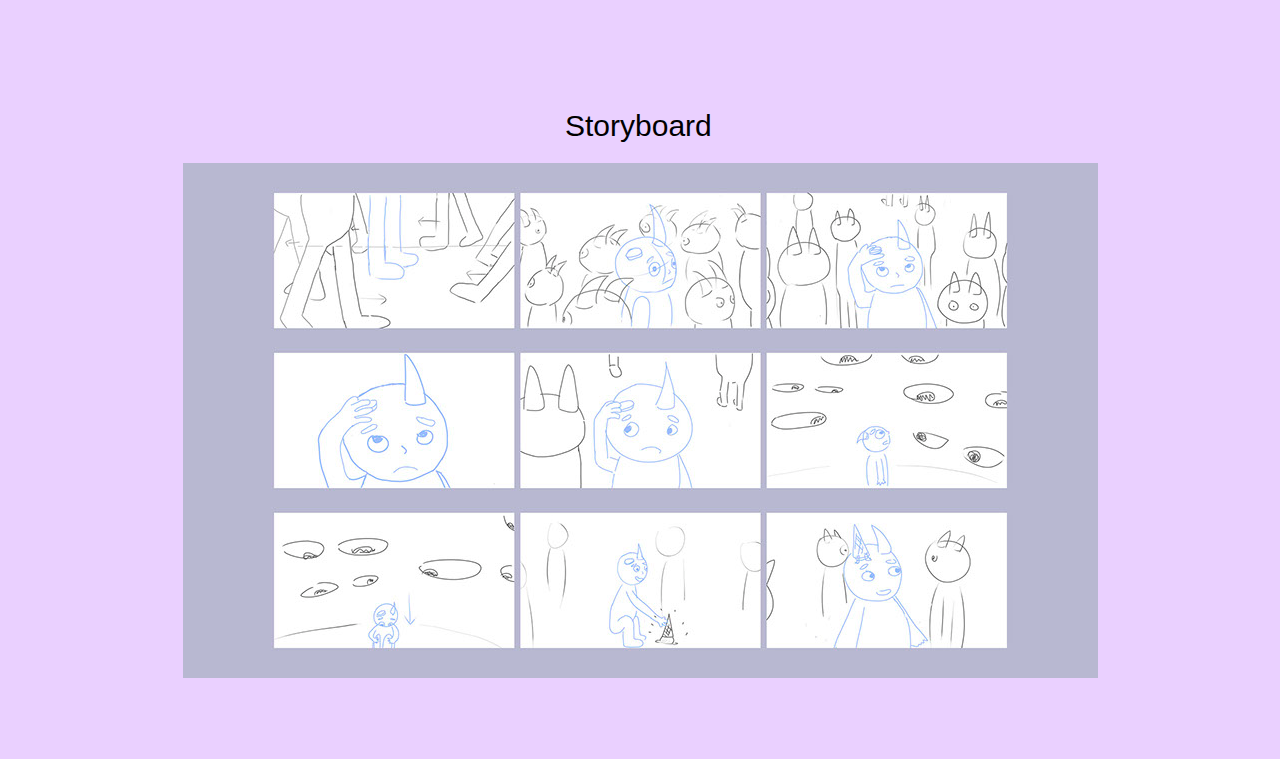
==== commit 637b2599: "ddd" ====
--- a/index.html
+++ b/index.html
@@ -10,13 +10,13 @@
 document.documentElement.className = document.documentElement.className.replace(/\bnojs\b/g, 'js');
 
 // Check that all required assets are uploaded and up-to-date
-if(typeof Muse == "undefined") window.Muse = {}; window.Muse.assets = {"required":["museutils.js", "museconfig.js", "jquery.musepolyfill.bgsize.js", "jquery.watch.js", "jquery.scrolleffects.js", "require.js", "index.css"], "outOfDate":[]};
+if(typeof Muse == "undefined") window.Muse = {}; window.Muse.assets = {"required":["museutils.js", "museconfig.js", "jquery.musepolyfill.bgsize.js", "jquery.watch.js", "require.js", "index.css"], "outOfDate":[]};
 </script>
   
   <title>Home</title>
   <!-- CSS -->
   <link rel="stylesheet" type="text/css" href="css/site_global.css?crc=347579958"/>
-  <link rel="stylesheet" type="text/css" href="css/index.css?crc=4194638734" id="pagesheet"/>
+  <link rel="stylesheet" type="text/css" href="css/index.css?crc=4074625295" id="pagesheet"/>
    </head>
  <body>
 
@@ -28,9 +28,10 @@
     <a class="block" href="1.html"><!-- Block link tag --></a>
     <a class="nonblock nontext clearfix grpelem" id="u561-4" href="1.html"><!-- content --><p>CLICK HERE</p></a>
    </div>
-   <div class="museBGSize clearfix colelem" id="u567"><!-- group -->
-    <div class="clearfix grpelem" id="u578-4"><!-- content -->
-     <p>Story Board</p>
+   <div class="clearfix colelem" id="pu567"><!-- group -->
+    <div class="museBGSize grpelem" id="u567"><!-- simple frame --></div>
+    <div class="clearfix grpelem" id="u672-4"><!-- content -->
+     <p>Storyboard</p>
     </div>
    </div>
    <div class="verticalspacer" data-offset-top="2297" data-content-above-spacer="2296" data-content-below-spacer="61"></div>
@@ -46,14 +47,13 @@
 l[1]:null,l=l&&l[2]?l[2]:null;switch(l.toLowerCase()){case "css":k=k.replace(/\W/gi,"_").replace(/^([^a-z])/gi,"_$1");f.className+=" "+k;k=a(c(f,"color"));l=a(c(f,"backgroundColor"));k!=0||l!=0?(Muse.assets.required.splice(h,1),"undefined"!=typeof b[i]&&(k!=b[i]>>>24||l!=(b[i]&16777215))&&Muse.assets.outOfDate.push(i)):h++;f.className="version";break;case "js":h++;break;default:throw Error("Unsupported file type: "+l);}}d?d().jquery!="1.8.3"&&Muse.assets.outOfDate.push("jquery-1.8.3.min.js"):Muse.assets.required.push("jquery-1.8.3.min.js");
 f.parentNode.removeChild(f);if(Muse.assets.outOfDate.length||Muse.assets.required.length)f="Some files on the server may be missing or incorrect. Clear browser cache and try again. If the problem persists please contact website author.",g&&Muse.assets.outOfDate.length&&(f+="\nOut of date: "+Muse.assets.outOfDate.join(",")),g&&Muse.assets.required.length&&(f+="\nMissing: "+Muse.assets.required.join(",")),suppressMissingFileError?(f+="\nUse SuppressMissingFileError key in AppPrefs.xml to show missing file error pop up.",console.log(f)):alert(f)};location&&location.search&&location.search.match&&location.search.match(/muse_debug/gi)?
 setTimeout(function(){g(!0)},5E3):g()}};
-var muse_init=function(){require.config({baseUrl:""});require(["jquery","museutils","whatinput","jquery.musepolyfill.bgsize","jquery.watch","jquery.scrolleffects"],function(d){var $ = d;$(document).ready(function(){try{
+var muse_init=function(){require.config({baseUrl:""});require(["jquery","museutils","whatinput","jquery.musepolyfill.bgsize","jquery.watch"],function(d){var $ = d;$(document).ready(function(){try{
 window.Muse.assets.check($);/* body */
 Muse.Utils.transformMarkupToFixBrowserProblemsPreInit();/* body */
 Muse.Utils.detectScreenResolution();/* HiDPI screens */
 Muse.Utils.prepHyperlinks(true);/* body */
 Muse.Utils.makeButtonsVisibleAfterSettingMinWidth();/* body */
 Muse.Utils.fullPage('#page');/* 100% height page */
-$('#u567').registerBackgroundPositionScrollEffect([{"speed":[0,1],"in":[-Infinity,1643]},{"speed":[0,1],"in":[1643,Infinity]}]);/* scroll effect */
 Muse.Utils.showWidgetsWhenReady();/* body */
 Muse.Utils.transformMarkupToFixBrowserProblems();/* body */
 }catch(b){if(b&&"function"==typeof b.notify?b.notify():Muse.Assert.fail("Error calling selector function: "+b),false)throw b;}})})};
--- a/css/index.css
+++ b/css/index.css
@@ -1 +1 @@
-.version.index{color:#0000FA;background-color:#051B8E;}#muse_css_mq{background-color:#FFFFFF;}#page{z-index:1;width:915px;min-height:376px;background-image:none;border-width:0px;border-color:#000000;background-color:transparent;margin-left:auto;margin-right:auto;padding:62px 182px 62px 183px;}#u551{z-index:3;width:724px;background-color:transparent;margin-left:95px;position:relative;}#u564{z-index:2;width:390px;background-color:#F19524;border-radius:50%;padding-bottom:19px;margin-left:262px;margin-top:161px;position:relative;}#u561-4{z-index:5;width:302px;min-height:64px;background-color:transparent;color:#2E3192;font-size:48px;line-height:58px;position:relative;margin-right:-10000px;margin-top:26px;left:49px;}#u567{z-index:9;width:915px;opacity:1;-ms-filter:"progid:DXImageTransform.Microsoft.Alpha(Opacity=100)";filter:alpha(opacity=100);padding-bottom:519px;margin-top:387px;position:relative;background:#EAD0FF url("../images/%e5%a4%a7%e7%b8%bd%e8%a9%95ppt4.jpg?crc=365142024") no-repeat center center;background-size:contain;}.hidpi #u567{background-image:url("../images/%e5%a4%a7%e7%b8%bd%e8%a9%95ppt4_2x.jpg?crc=189892775");}#u578-4{z-index:10;width:168px;min-height:70px;background-color:transparent;font-size:30px;line-height:36px;position:relative;margin-right:-10000px;margin-top:-35px;left:373px;}.css_verticalspacer .verticalspacer{height:calc(100vh - 2357px);}.html{background-color:#EAD0FF;}body{position:relative;min-width:1280px;}+.version.index{color:#0000F2;background-color:#DDD90F;}#muse_css_mq{background-color:#FFFFFF;}#page{z-index:1;width:915px;min-height:376px;background-image:none;border-width:0px;border-color:#000000;background-color:transparent;margin-left:auto;margin-right:auto;padding:62px 182px 62px 183px;}#u551{z-index:3;width:724px;background-color:transparent;margin-left:95px;position:relative;}#u564{z-index:2;width:390px;background-color:#F19524;border-radius:50%;padding-bottom:19px;margin-left:262px;margin-top:161px;position:relative;}#u561-4{z-index:5;width:302px;min-height:64px;background-color:transparent;color:#2E3192;font-size:48px;line-height:58px;position:relative;margin-right:-10000px;margin-top:26px;left:49px;}#pu567{z-index:9;width:0.01px;margin-top:352px;}#u567{z-index:9;width:915px;height:554px;opacity:1;-ms-filter:"progid:DXImageTransform.Microsoft.Alpha(Opacity=100)";filter:alpha(opacity=100);position:relative;margin-right:-10000px;margin-top:35px;background:#EAD0FF url("../images/%e5%a4%a7%e7%b8%bd%e8%a9%95ppt4.jpg?crc=365142024") no-repeat center center;background-size:contain;}.hidpi #u567{background-image:url("../images/%e5%a4%a7%e7%b8%bd%e8%a9%95ppt4_2x.jpg?crc=189892775");}#u672-4{z-index:10;width:150px;min-height:70px;background-color:transparent;font-size:30px;line-height:36px;position:relative;margin-right:-10000px;left:382px;}.css_verticalspacer .verticalspacer{height:calc(100vh - 2357px);}.html{background-color:#EAD0FF;}body{position:relative;min-width:1280px;}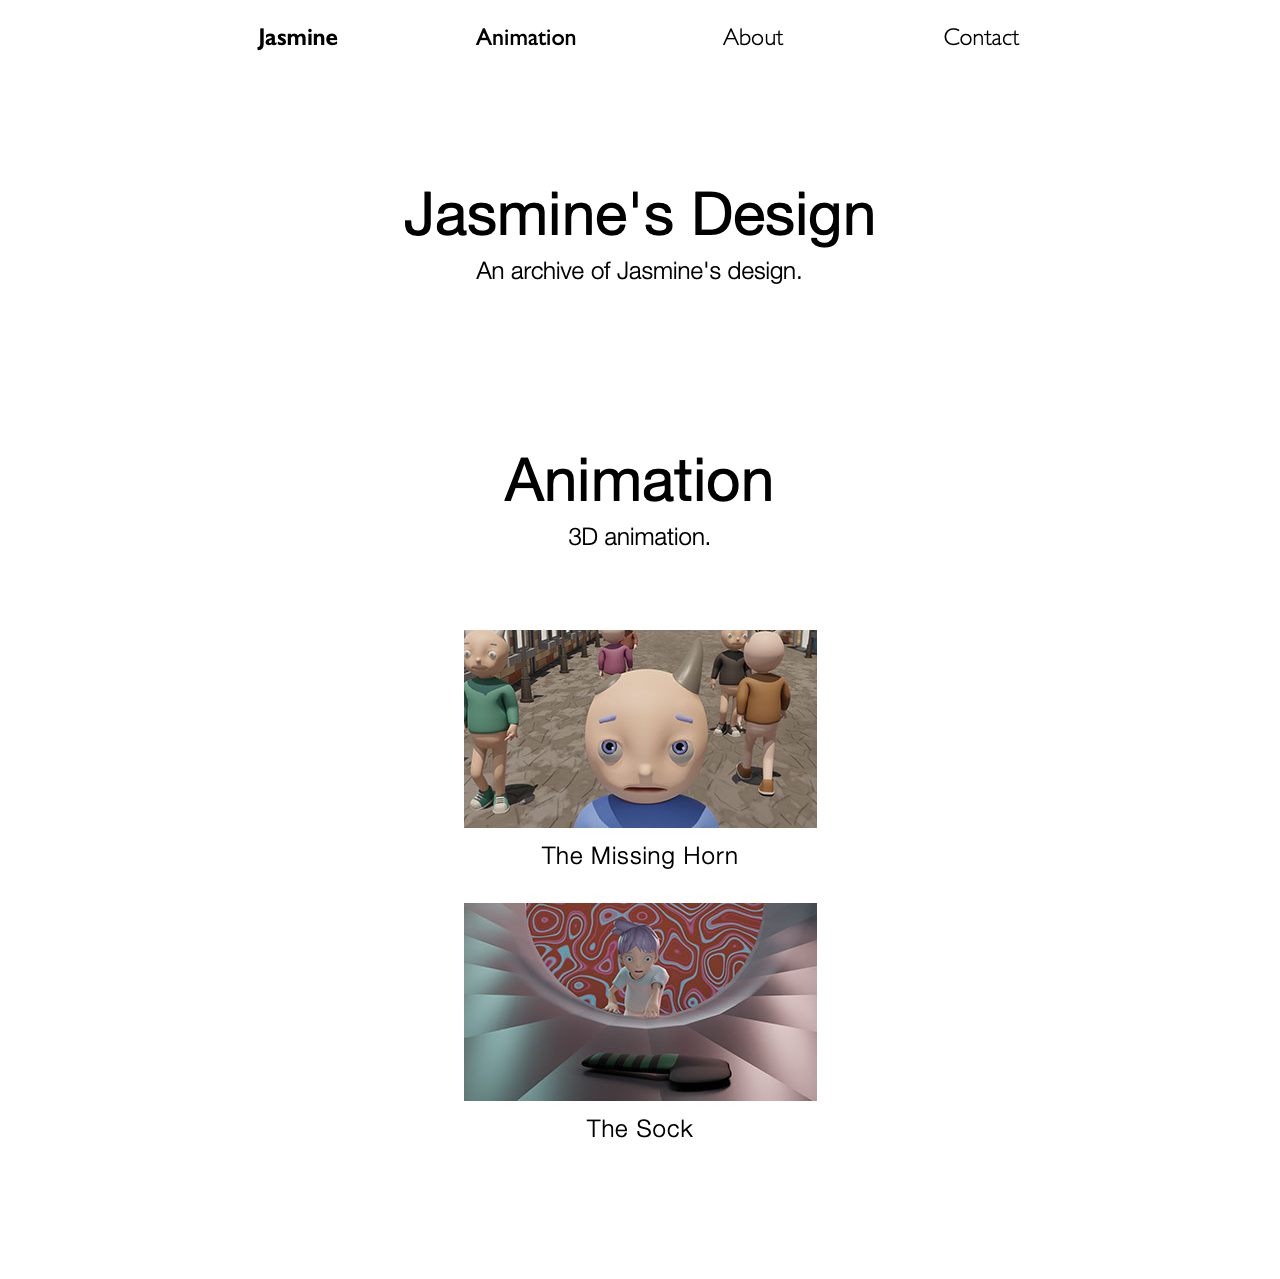
==== commit 9a2dbfe2: "aug2820213" ====
--- a/index.html
+++ b/index.html
@@ -10,31 +10,42 @@
 document.documentElement.className = document.documentElement.className.replace(/\bnojs\b/g, 'js');
 
 // Check that all required assets are uploaded and up-to-date
-if(typeof Muse == "undefined") window.Muse = {}; window.Muse.assets = {"required":["museutils.js", "museconfig.js", "jquery.musepolyfill.bgsize.js", "jquery.watch.js", "require.js", "index.css"], "outOfDate":[]};
+if(typeof Muse == "undefined") window.Muse = {}; window.Muse.assets = {"required":["museutils.js", "museconfig.js", "jquery.watch.js", "require.js", "index.css"], "outOfDate":[]};
 </script>
   
   <title>Home</title>
   <!-- CSS -->
   <link rel="stylesheet" type="text/css" href="css/site_global.css?crc=347579958"/>
-  <link rel="stylesheet" type="text/css" href="css/index.css?crc=4074625295" id="pagesheet"/>
+  <link rel="stylesheet" type="text/css" href="css/index.css?crc=447727780" id="pagesheet"/>
    </head>
  <body>
 
-  <div class="clearfix" id="page"><!-- column -->
-   <div class="clip_frame colelem" id="u551"><!-- image -->
-    <img class="block" id="u551_img" src="images/aniposter2-01.png?crc=4137945713" data-hidpi-src="images/aniposter2-01_2x.png?crc=4107431174" alt="" width="724" height="1024"/>
+  <div class="clearfix" id="page"><!-- group -->
+   <div class="clearfix grpelem" id="pu693"><!-- group -->
+    <div class="browser_width" id="u693-bw">
+     <div id="u693"><!-- simple frame --></div>
+    </div>
+    <a class="nonblock nontext MuseLinkActive" id="u696-4" href="index.html"><!-- rasterized frame --><img id="u696-4_img" alt="Jasmine" width="137" height="40" src="images/u696-4-a.png?crc=176462837" data-hidpi-src="images/u696-4-a_2x.png?crc=4099084282"/></a>
+    <a class="nonblock nontext" id="u702-4" href="animation.html"><!-- rasterized frame --><img id="u702-4_img" alt="Animation" width="137" height="40" src="images/u702-4.png?crc=3858854579" data-hidpi-src="images/u702-4_2x.png?crc=4115133441"/></a>
+    <a class="nonblock nontext" id="u705-4" href="about.html"><!-- rasterized frame --><img id="u705-4_img" alt="About" width="137" height="40" src="images/u705-4.png?crc=323966827" data-hidpi-src="images/u705-4_2x.png?crc=512698967"/></a>
+    <a class="nonblock nontext" id="u717-4" href="contact.html"><!-- rasterized frame --><img id="u717-4_img" alt="Contact" width="137" height="40" src="images/u717-4.png?crc=150078192" data-hidpi-src="images/u717-4_2x.png?crc=4217327934"/></a>
    </div>
-   <div class="pointer_cursor rounded-corners clearfix colelem" id="u564"><!-- group -->
-    <a class="block" href="1.html"><!-- Block link tag --></a>
-    <a class="nonblock nontext clearfix grpelem" id="u561-4" href="1.html"><!-- content --><p>CLICK HERE</p></a>
+   <div class="clearfix grpelem" id="ppu2869-4"><!-- column -->
+    <div class="clearfix colelem" id="pu2869-4"><!-- group -->
+     <img class="grpelem" id="u2869-4" alt="Jasmine's Design" width="513" height="186" src="images/u2869-4.png?crc=3814131853" data-hidpi-src="images/u2869-4_2x.png?crc=387917301"/><!-- rasterized frame -->
+     <img class="grpelem" id="u2872-4" alt="An archive of Jasmine's design." width="352" height="186" src="images/u2872-4.png?crc=387500679" data-hidpi-src="images/u2872-4_2x.png?crc=53981873"/><!-- rasterized frame -->
+    </div>
+    <div class="clearfix colelem" id="pu2851-4"><!-- group -->
+     <img class="grpelem" id="u2851-4" alt="Animation" width="352" height="186" src="images/u2851-4.png?crc=3851591880" data-hidpi-src="images/u2851-4_2x.png?crc=3912529443"/><!-- rasterized frame -->
+     <img class="grpelem" id="u2852-4" alt="3D animation." width="352" height="186" src="images/u2852-4.png?crc=4076909819" data-hidpi-src="images/u2852-4_2x.png?crc=4278713266"/><!-- rasterized frame -->
+     <a class="nonblock nontext clip_frame grpelem" id="u2618" href="missing-horn.html"><!-- image --><img class="block" id="u2618_img" src="images/0109353x199.jpg?crc=2620795" data-hidpi-src="images/0109353x199_2x.jpg?crc=3865523526" alt="" width="353" height="198"/></a>
+    </div>
+    <a class="nonblock nontext colelem" id="u2614-4" href="missing-horn.html"><!-- rasterized frame --><img id="u2614-4_img" alt="The Missing Horn" width="368" height="29" src="images/u2614-4.png?crc=398138253" data-hidpi-src="images/u2614-4_2x.png?crc=4119760629"/></a>
+    <a class="nonblock nontext clip_frame colelem" id="u2616" href="sock.html"><!-- image --><img class="block" id="u2616_img" src="images/%e5%8a%87%e7%85%a71353x199.jpg?crc=3807172477" data-hidpi-src="images/%e5%8a%87%e7%85%a71353x199_2x.jpg?crc=152997345" alt="" width="353" height="198"/></a>
+    <a class="nonblock nontext colelem" id="u2615-4" href="sock.html"><!-- rasterized frame --><img id="u2615-4_img" alt="The Sock" width="368" height="29" src="images/u2615-4.png?crc=117064897" data-hidpi-src="images/u2615-4_2x.png?crc=3984756668"/></a>
+    <div class="colelem" id="u2642"><!-- simple frame --></div>
    </div>
-   <div class="clearfix colelem" id="pu567"><!-- group -->
-    <div class="museBGSize grpelem" id="u567"><!-- simple frame --></div>
-    <div class="clearfix grpelem" id="u672-4"><!-- content -->
-     <p>Storyboard</p>
-    </div>
-   </div>
-   <div class="verticalspacer" data-offset-top="2297" data-content-above-spacer="2296" data-content-below-spacer="61"></div>
+   <div class="verticalspacer" data-offset-top="1217" data-content-above-spacer="1217" data-content-below-spacer="61"></div>
   </div>
   <!-- Other scripts -->
   <script type="text/javascript">
@@ -47,7 +58,7 @@
 l[1]:null,l=l&&l[2]?l[2]:null;switch(l.toLowerCase()){case "css":k=k.replace(/\W/gi,"_").replace(/^([^a-z])/gi,"_$1");f.className+=" "+k;k=a(c(f,"color"));l=a(c(f,"backgroundColor"));k!=0||l!=0?(Muse.assets.required.splice(h,1),"undefined"!=typeof b[i]&&(k!=b[i]>>>24||l!=(b[i]&16777215))&&Muse.assets.outOfDate.push(i)):h++;f.className="version";break;case "js":h++;break;default:throw Error("Unsupported file type: "+l);}}d?d().jquery!="1.8.3"&&Muse.assets.outOfDate.push("jquery-1.8.3.min.js"):Muse.assets.required.push("jquery-1.8.3.min.js");
 f.parentNode.removeChild(f);if(Muse.assets.outOfDate.length||Muse.assets.required.length)f="Some files on the server may be missing or incorrect. Clear browser cache and try again. If the problem persists please contact website author.",g&&Muse.assets.outOfDate.length&&(f+="\nOut of date: "+Muse.assets.outOfDate.join(",")),g&&Muse.assets.required.length&&(f+="\nMissing: "+Muse.assets.required.join(",")),suppressMissingFileError?(f+="\nUse SuppressMissingFileError key in AppPrefs.xml to show missing file error pop up.",console.log(f)):alert(f)};location&&location.search&&location.search.match&&location.search.match(/muse_debug/gi)?
 setTimeout(function(){g(!0)},5E3):g()}};
-var muse_init=function(){require.config({baseUrl:""});require(["jquery","museutils","whatinput","jquery.musepolyfill.bgsize","jquery.watch"],function(d){var $ = d;$(document).ready(function(){try{
+var muse_init=function(){require.config({baseUrl:""});require(["jquery","museutils","whatinput","jquery.watch"],function(d){var $ = d;$(document).ready(function(){try{
 window.Muse.assets.check($);/* body */
 Muse.Utils.transformMarkupToFixBrowserProblemsPreInit();/* body */
 Muse.Utils.detectScreenResolution();/* HiDPI screens */
--- a/css/index.css
+++ b/css/index.css
@@ -1 +1 @@
-.version.index{color:#0000F2;background-color:#DDD90F;}#muse_css_mq{background-color:#FFFFFF;}#page{z-index:1;width:915px;min-height:376px;background-image:none;border-width:0px;border-color:#000000;background-color:transparent;margin-left:auto;margin-right:auto;padding:62px 182px 62px 183px;}#u551{z-index:3;width:724px;background-color:transparent;margin-left:95px;position:relative;}#u564{z-index:2;width:390px;background-color:#F19524;border-radius:50%;padding-bottom:19px;margin-left:262px;margin-top:161px;position:relative;}#u561-4{z-index:5;width:302px;min-height:64px;background-color:transparent;color:#2E3192;font-size:48px;line-height:58px;position:relative;margin-right:-10000px;margin-top:26px;left:49px;}#pu567{z-index:9;width:0.01px;margin-top:352px;}#u567{z-index:9;width:915px;height:554px;opacity:1;-ms-filter:"progid:DXImageTransform.Microsoft.Alpha(Opacity=100)";filter:alpha(opacity=100);position:relative;margin-right:-10000px;margin-top:35px;background:#EAD0FF url("../images/%e5%a4%a7%e7%b8%bd%e8%a9%95ppt4.jpg?crc=365142024") no-repeat center center;background-size:contain;}.hidpi #u567{background-image:url("../images/%e5%a4%a7%e7%b8%bd%e8%a9%95ppt4_2x.jpg?crc=189892775");}#u672-4{z-index:10;width:150px;min-height:70px;background-color:transparent;font-size:30px;line-height:36px;position:relative;margin-right:-10000px;left:382px;}.css_verticalspacer .verticalspacer{height:calc(100vh - 2357px);}.html{background-color:#EAD0FF;}body{position:relative;min-width:1280px;}+.version.index{color:#00001A;background-color:#AFC8A4;}#page{z-index:1;width:1024px;min-height:438px;background-image:none;border-width:0px;border-color:#000000;background-color:transparent;padding-bottom:62px;margin-left:auto;margin-right:auto;}#pu693{z-index:31;width:0.01px;height:0px;padding-bottom:62px;margin-right:-10000px;}#u693{z-index:31;height:54px;background-color:#FFFFFF;opacity:0.6;-ms-filter:"progid:DXImageTransform.Microsoft.Alpha(Opacity=60)";filter:alpha(opacity=60);position:fixed;top:0px;}#u693-bw{z-index:31;}#u696-4{z-index:32;position:fixed;top:22px;left:50%;margin-left:-410px;}#u702-4{z-index:36;position:fixed;top:22px;left:50%;margin-left:-182px;}#u705-4{z-index:40;position:fixed;top:22px;left:50%;margin-left:45px;}#u717-4{z-index:44;position:fixed;top:22px;left:50%;margin-left:273px;}#ppu2869-4{z-index:0;width:0.01px;margin-right:-10000px;margin-top:176px;margin-left:256px;}#pu2869-4{z-index:6;width:0.01px;}#u2869-4{z-index:6;display:block;vertical-align:top;position:relative;margin-right:-10000px;}#u2872-4{z-index:14;display:block;vertical-align:top;position:relative;margin-right:-10000px;margin-top:79px;left:80px;}#pu2851-4{z-index:2;width:0.01px;margin-left:80px;margin-top:1px;}#u2851-4{z-index:2;display:block;vertical-align:top;position:relative;margin-right:-10000px;}#u2852-4{z-index:10;display:block;vertical-align:top;position:relative;margin-right:-10000px;margin-top:79px;}#u2618{z-index:28;width:353px;background-color:transparent;position:relative;margin-right:-10000px;margin-top:188px;}#u2614-4{z-index:18;margin-left:72px;margin-top:12px;position:relative;}#u2616{z-index:26;width:353px;background-color:transparent;margin-left:80px;margin-top:34px;position:relative;}#u2615-4{z-index:22;margin-left:72px;margin-top:12px;position:relative;}#u696-4_img,#u702-4_img,#u705-4_img,#u717-4_img,#u2614-4_img,#u2615-4_img{display:block;vertical-align:top;}#u2642{z-index:30;width:62px;height:46px;margin-left:226px;margin-top:29px;position:relative;}.ie #u2642{background-color:#FFFFFF;opacity:0.01;-ms-filter:"progid:DXImageTransform.Microsoft.Alpha(Opacity=1)";filter:alpha(opacity=1);}.css_verticalspacer .verticalspacer{height:calc(100vh - 1278px);}#muse_css_mq,.html{background-color:#FFFFFF;}body{position:relative;min-width:1024px;}